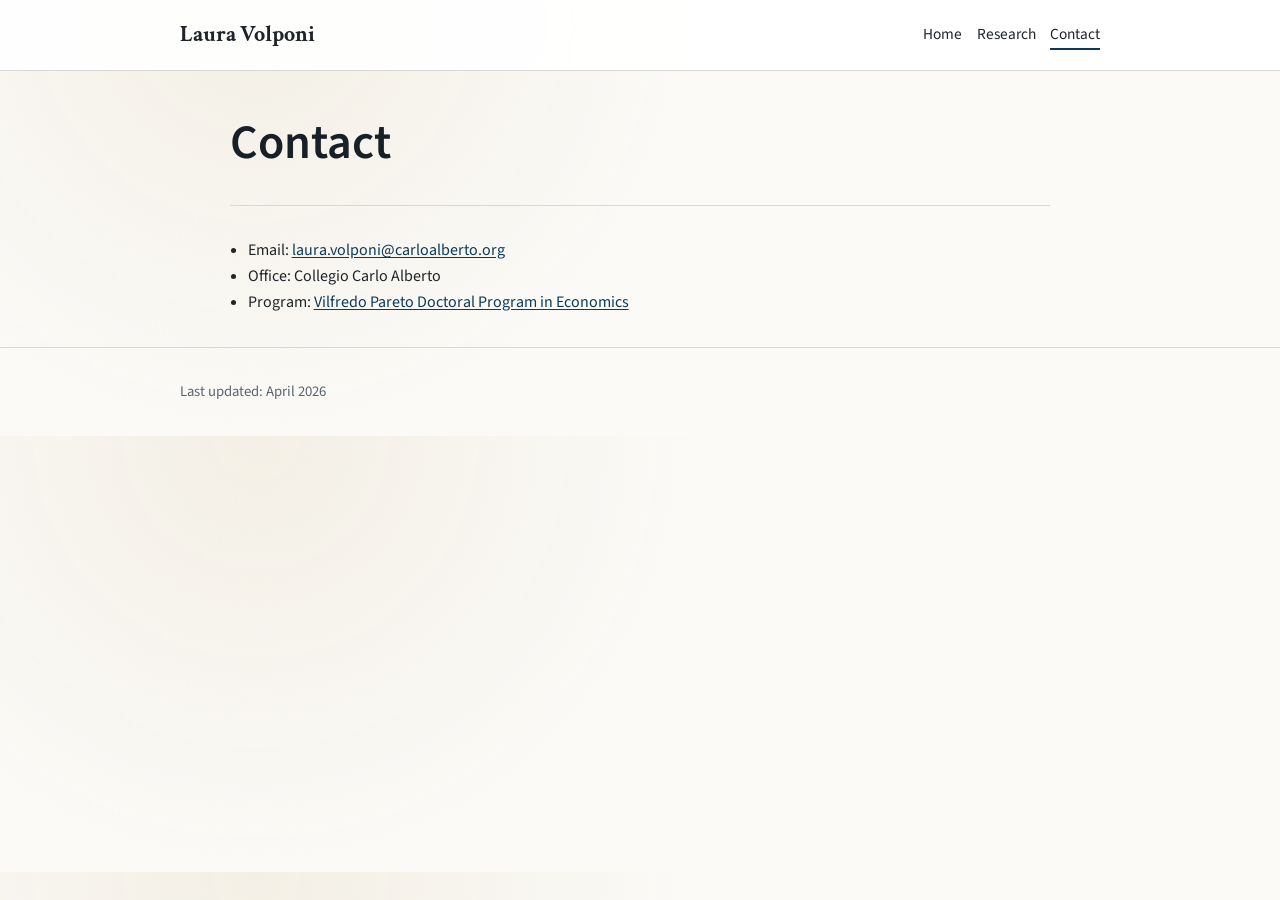
==== contact.html @ 2f5d96a7 "Unify fonts to sans-serif, remove teaching section, add CV to home page" ====
<!doctype html>
<html lang="en">
  <head>
    <meta charset="UTF-8" />
    <meta name="viewport" content="width=device-width, initial-scale=1.0" />
    <title>Contact | Laura Volponi</title>
    <meta name="description" content="Contact details for Laura Volponi." />
    <link rel="preconnect" href="https://fonts.googleapis.com" />
    <link rel="preconnect" href="https://fonts.gstatic.com" crossorigin />
    <link
      href="https://fonts.googleapis.com/css2?family=Crimson+Text:wght@400;600;700&family=Source+Sans+3:wght@400;500;600&display=swap"
      rel="stylesheet"
    />
    <link rel="stylesheet" href="styles.css" />
  </head>
  <body>
    <header class="site-header">
      <div class="container header-inner">
        <div class="brand">
          <a href="index.html" aria-label="Home">Laura Volponi</a>
        </div>
        <nav aria-label="Main navigation">
          <ul class="nav-list">
            <li><a href="index.html">Home</a></li>
            <li><a href="research.html">Research</a></li>
            <li><a class="active" href="contact.html">Contact</a></li>
          </ul>
        </nav>
      </div>
    </header>

    <main class="container narrow">
      <section class="hero compact">
        <h1>Contact</h1>
      </section>

      <section>
        <ul class="meta-list">
          <li>Email: <a href="mailto:laura.volponi@carloalberto.org">laura.volponi@carloalberto.org</a></li>
          <li>Office: Collegio Carlo Alberto</li>
          <li>
            Program: <a href="https://www.phdpareto.carloalberto.org/" target="_blank" rel="noopener noreferrer">Vilfredo Pareto Doctoral Program in Economics</a>
          </li>
        </ul>
      </section>
    </main>

    <footer class="site-footer">
      <div class="container">
        <p>Last updated: April 2026</p>
      </div>
    </footer>
  </body>
</html>
---- styles.css ----
:root {
  --bg: #fbfaf7;
  --surface: #ffffff;
  --text: #1f2428;
  --muted: #5b646e;
  --line: #d8d8d8;
  --accent: #0b3a5b;
  --accent-soft: #eaf0f4;
}

* {
  box-sizing: border-box;
}

html,
body {
  margin: 0;
  padding: 0;
}

body {
  background: radial-gradient(circle at 20% 0%, #f3efe5 0, transparent 40%), var(--bg);
  color: var(--text);
  font-family: "Source Sans 3", Georgia, serif;
  line-height: 1.6;
}

h1,
h2,
h3 {
  color: #182027;
  font-family: "Source Sans 3", sans-serif;
  font-weight: 600;
  margin-top: 0;
}

a {
  color: var(--accent);
  text-underline-offset: 2px;
}

.container {
  margin: 0 auto;
  max-width: 960px;
  padding: 0 1.25rem;
}

.narrow {
  max-width: 860px;
}

.site-header {
  background: rgba(255, 255, 255, 0.9);
  backdrop-filter: blur(4px);
  border-bottom: 1px solid var(--line);
  position: sticky;
  top: 0;
  z-index: 10;
}

.header-inner {
  align-items: center;
  display: flex;
  justify-content: space-between;
  min-height: 70px;
}

.brand a {
  color: var(--text);
  font-family: "Crimson Text", serif;
  font-size: 1.4rem;
  font-weight: 700;
  text-decoration: none;
}

.nav-list {
  display: flex;
  gap: 0.9rem;
  list-style: none;
  margin: 0;
  padding: 0;
}

.nav-list a {
  border-bottom: 2px solid transparent;
  color: var(--text);
  font-size: 0.96rem;
  padding-bottom: 0.15rem;
  text-decoration: none;
}

.nav-list a.active,
.nav-list a:hover {
  border-bottom-color: var(--accent);
}

.hero {
  animation: fadeSlide 0.45s ease-out;
  border-bottom: 1px solid var(--line);
  margin-bottom: 2rem;
  padding: 3rem 0 1.25rem;
}

.hero.compact {
  padding-top: 2.1rem;
}

.kicker {
  color: var(--muted);
  font-size: 0.95rem;
  letter-spacing: 0.04em;
  margin-bottom: 0.25rem;
  text-transform: uppercase;
}

.hero h1 {
  font-size: clamp(2rem, 5vw, 3rem);
  margin-bottom: 0.25rem;
}

.subtitle {
  color: var(--muted);
  margin-top: 0;
}

.grid-two {
  display: grid;
  gap: 1.3rem;
  grid-template-columns: 1fr 1fr;
}

section {
  margin-bottom: 2rem;
}

.meta-list,
.plain-list,
.timeline,
.pub-list {
  margin: 0;
  padding-left: 1.1rem;
}

.timeline li {
  margin-bottom: 0.45rem;
}

.year {
  color: var(--muted);
  display: inline-block;
  min-width: 9rem;
}

.paper-title {
  font-weight: 600;
  margin-bottom: 0.15rem;
}

.button {
  background: var(--accent);
  border: 1px solid var(--accent);
  border-radius: 4px;
  color: #fff;
  display: inline-block;
  margin-right: 0.5rem;
  margin-top: 0.4rem;
  padding: 0.5rem 0.85rem;
  text-decoration: none;
}

.button.secondary {
  background: var(--accent-soft);
  color: #12293b;
}

.pdf-frame-wrap {
  background: var(--surface);
  border: 1px solid var(--line);
  border-radius: 6px;
  padding: 0.4rem;
}

.site-footer {
  border-top: 1px solid var(--line);
  color: var(--muted);
  font-size: 0.92rem;
  margin-top: 2rem;
  padding: 1.1rem 0;
}

@media (max-width: 860px) {
  .header-inner {
    align-items: flex-start;
    flex-direction: column;
    gap: 0.6rem;
    padding: 0.7rem 0;
  }

  .grid-two {
    grid-template-columns: 1fr;
  }

  .year {
    display: block;
    min-width: auto;
  }
}

@keyframes fadeSlide {
  from {
    opacity: 0;
    transform: translateY(8px);
  }

  to {
    opacity: 1;
    transform: translateY(0);
  }
}
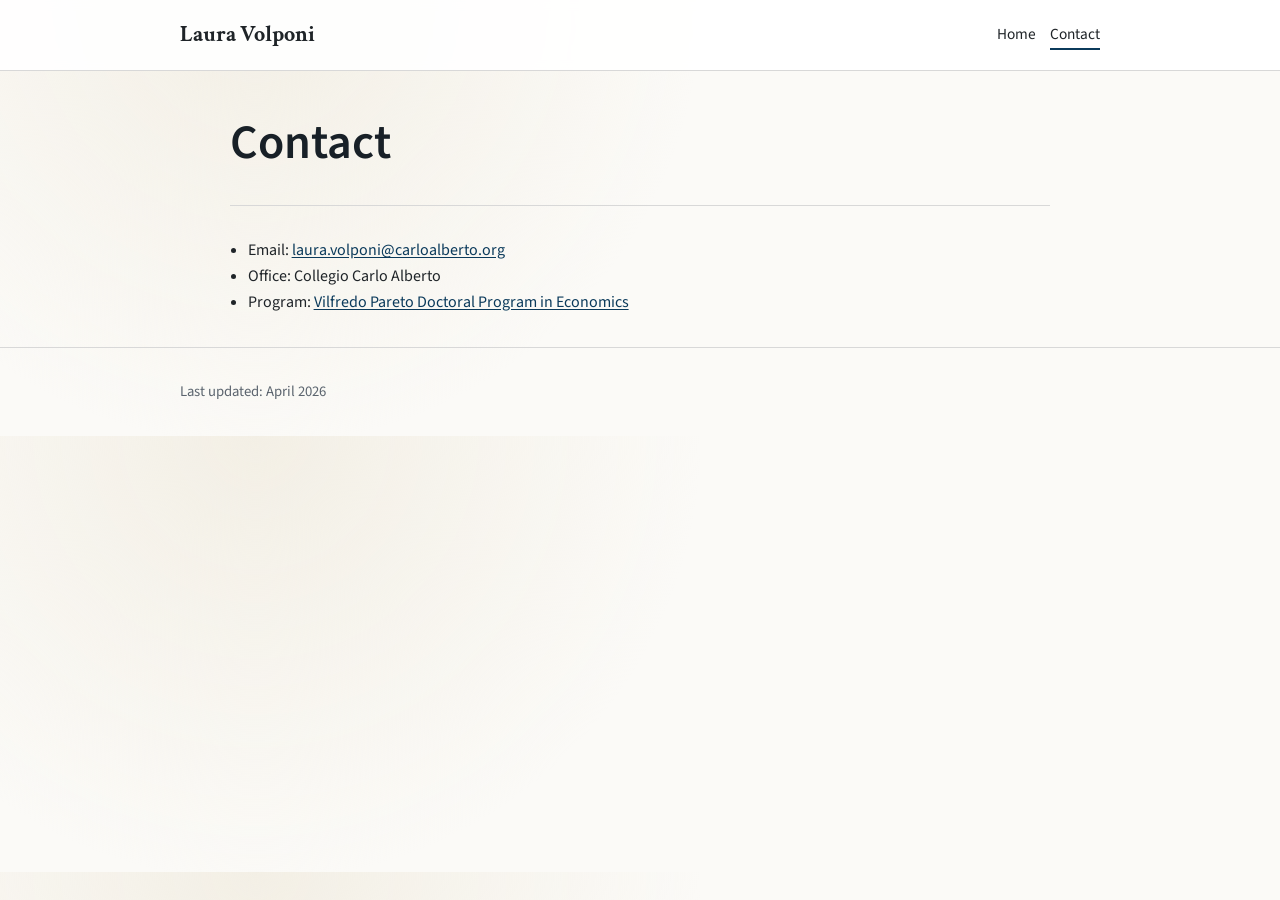
==== commit 75818a3a: "Remove research section and add personal image placeholder" ====
--- a/contact.html
+++ b/contact.html
@@ -22,7 +22,6 @@
         <nav aria-label="Main navigation">
           <ul class="nav-list">
             <li><a href="index.html">Home</a></li>
-            <li><a href="research.html">Research</a></li>
             <li><a class="active" href="contact.html">Contact</a></li>
           </ul>
         </nav>
@@ -36,7 +35,7 @@
 
       <section>
         <ul class="meta-list">
-          <li>Email: <a href="mailto:laura.volponi@carloalberto.org">laura.volponi@carloalberto.org</a></li>
+          <li>Email: <a href="mailto:laura.volponi [@] carloalberto.org">laura.volponi@carloalberto.org</a></li>
           <li>Office: Collegio Carlo Alberto</li>
           <li>
             Program: <a href="https://www.phdpareto.carloalberto.org/" target="_blank" rel="noopener noreferrer">Vilfredo Pareto Doctoral Program in Economics</a>
--- a/styles.css
+++ b/styles.css
@@ -173,6 +173,25 @@
   color: #12293b;
 }
 
+.photo-placeholder {
+  align-items: center;
+  background: repeating-linear-gradient(
+    -45deg,
+    #f0f3f6,
+    #f0f3f6 12px,
+    #e4e9ef 12px,
+    #e4e9ef 24px
+  );
+  border: 1px dashed #9aa8b6;
+  border-radius: 8px;
+  color: #2f4a60;
+  display: flex;
+  font-weight: 600;
+  justify-content: center;
+  min-height: 250px;
+  width: 100%;
+}
+
 .pdf-frame-wrap {
   background: var(--surface);
   border: 1px solid var(--line);
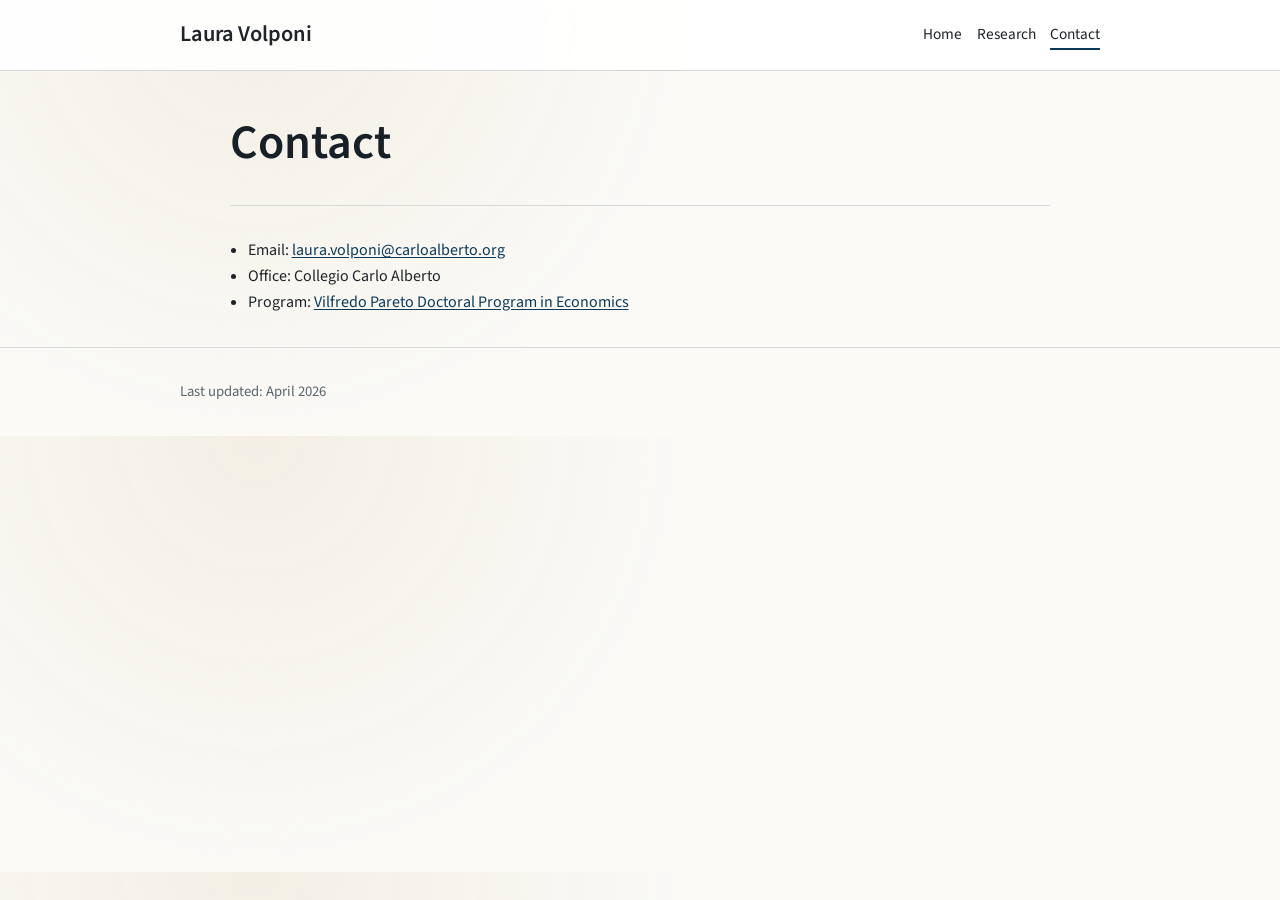
==== commit ab84f916: "Update CV button, restore research nav, add research entries and collaborator links" ====
--- a/contact.html
+++ b/contact.html
@@ -22,6 +22,7 @@
         <nav aria-label="Main navigation">
           <ul class="nav-list">
             <li><a href="index.html">Home</a></li>
+            <li><a href="research.html">Research</a></li>
             <li><a class="active" href="contact.html">Contact</a></li>
           </ul>
         </nav>
--- a/styles.css
+++ b/styles.css
@@ -67,9 +67,9 @@
 
 .brand a {
   color: var(--text);
-  font-family: "Crimson Text", serif;
+  font-family: "Source Sans 3", sans-serif;
   font-size: 1.4rem;
-  font-weight: 700;
+  font-weight: 600;
   text-decoration: none;
 }
 
@@ -123,10 +123,45 @@
   margin-top: 0;
 }
 
+.subtitle-small {
+  font-size: 0.92rem;
+  margin-bottom: 1rem;
+}
+
+.welcome-title {
+  color: #0b3a5b;
+  font-size: clamp(2rem, 4.4vw, 2.8rem);
+  margin-bottom: 0.75rem;
+}
+
 .grid-two {
   display: grid;
   gap: 1.3rem;
   grid-template-columns: 1fr 1fr;
+}
+
+.intro-layout {
+  align-items: start;
+  animation: fadeSlide 0.45s ease-out;
+  border-bottom: 1px solid var(--line);
+  display: grid;
+  gap: 1.5rem;
+  grid-template-columns: 220px 1fr;
+  margin-bottom: 2rem;
+  padding: 2.2rem 0 1.4rem;
+}
+
+.photo-card {
+  border: 1px solid var(--line);
+  border-radius: 8px;
+  height: 220px;
+  overflow: hidden;
+  width: 220px;
+}
+
+.intro-content h1 {
+  font-size: clamp(2rem, 5vw, 3rem);
+  margin-bottom: 0.25rem;
 }
 
 section {
@@ -189,6 +224,14 @@
   font-weight: 600;
   justify-content: center;
   min-height: 250px;
+  overflow: hidden;
+  width: 100%;
+}
+
+.profile-image {
+  display: block;
+  height: 100%;
+  object-fit: cover;
   width: 100%;
 }
 
@@ -215,8 +258,14 @@
     padding: 0.7rem 0;
   }
 
-  .grid-two {
+  .grid-two,
+  .intro-layout {
     grid-template-columns: 1fr;
+  }
+
+  .photo-card {
+    height: 180px;
+    width: 180px;
   }
 
   .year {
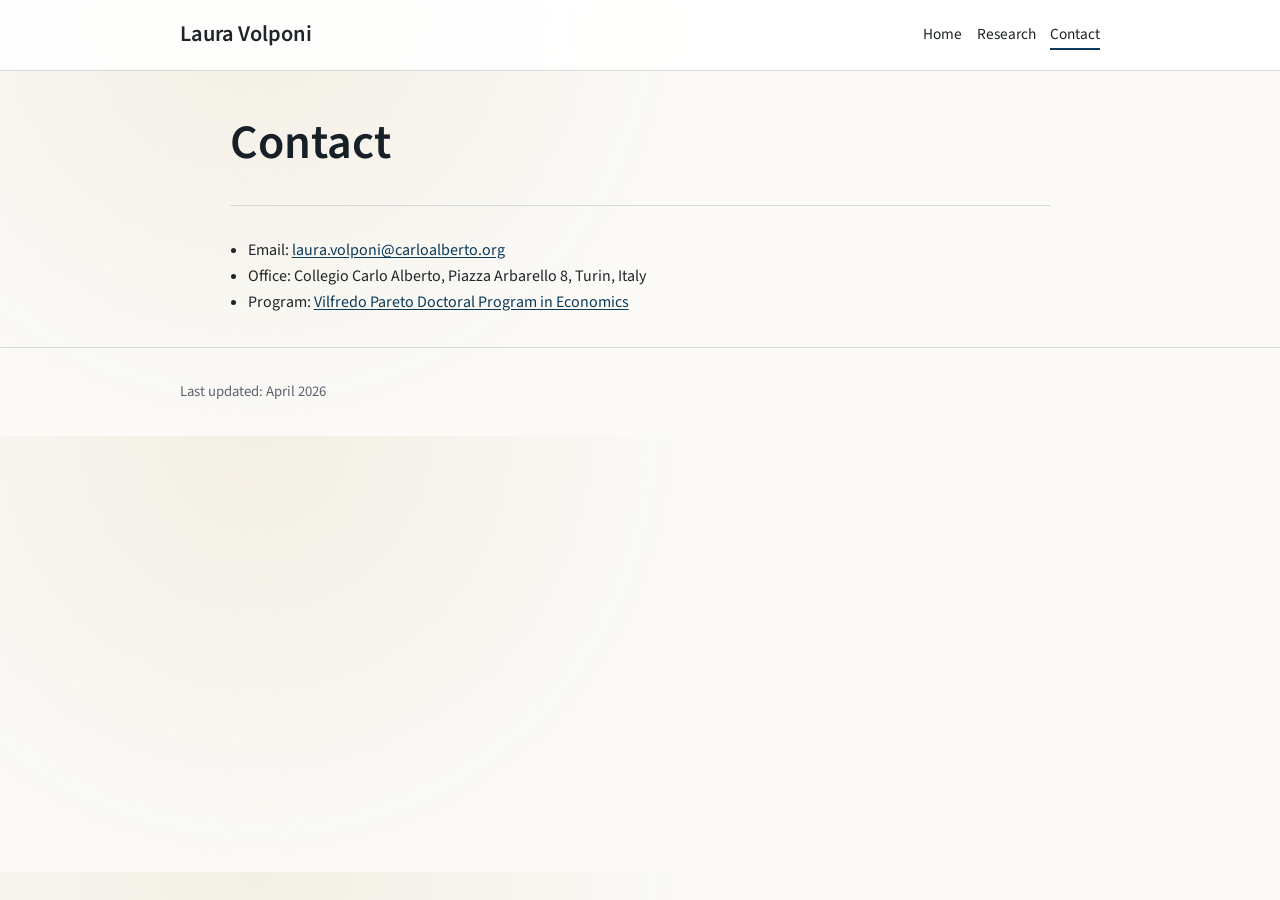
==== commit 49a2aac7: "Update research and contact details" ====
--- a/contact.html
+++ b/contact.html
@@ -37,7 +37,7 @@
       <section>
         <ul class="meta-list">
           <li>Email: <a href="mailto:laura.volponi [@] carloalberto.org">laura.volponi@carloalberto.org</a></li>
-          <li>Office: Collegio Carlo Alberto</li>
+          <li>Office: Collegio Carlo Alberto, Piazza Arbarello 8, Turin, Italy</li>
           <li>
             Program: <a href="https://www.phdpareto.carloalberto.org/" target="_blank" rel="noopener noreferrer">Vilfredo Pareto Doctoral Program in Economics</a>
           </li>
--- a/styles.css
+++ b/styles.css
@@ -130,7 +130,7 @@
 
 .welcome-title {
   color: #0b3a5b;
-  font-size: clamp(2rem, 4.4vw, 2.8rem);
+  font-size: clamp(2rem, 4.4vw, 1.8rem);
   margin-bottom: 0.75rem;
 }
 
@@ -153,12 +153,23 @@
 
 .photo-card {
   border: 1px solid var(--line);
-  border-radius: 8px;
+  border-radius: 50%;
   height: 220px;
   overflow: hidden;
   width: 220px;
 }
 
+.cv-inline {
+  align-items: center;
+  display: flex;
+  flex-wrap: wrap;
+  gap: 0.75rem;
+}
+
+.cv-inline h2 {
+  margin-bottom: 0;
+}
+
 .intro-content h1 {
   font-size: clamp(2rem, 5vw, 3rem);
   margin-bottom: 0.25rem;
@@ -166,6 +177,11 @@
 
 section {
   margin-bottom: 2rem;
+}
+
+.section-smaller h2 {
+  font-size: 1.15rem;
+  margin-bottom: 0.7rem;
 }
 
 .meta-list,
@@ -189,6 +205,20 @@
 .paper-title {
   font-weight: 600;
   margin-bottom: 0.15rem;
+}
+
+.project-list {
+  font-size: 0.96rem;
+}
+
+.project-item {
+  margin: 0 0 0.5rem;
+}
+
+.project-title {
+  color: var(--accent);
+  text-decoration: underline;
+  text-underline-offset: 2px;
 }
 
 .button {
@@ -198,7 +228,7 @@
   color: #fff;
   display: inline-block;
   margin-right: 0.5rem;
-  margin-top: 0.4rem;
+  margin-top: 0;
   padding: 0.5rem 0.85rem;
   text-decoration: none;
 }
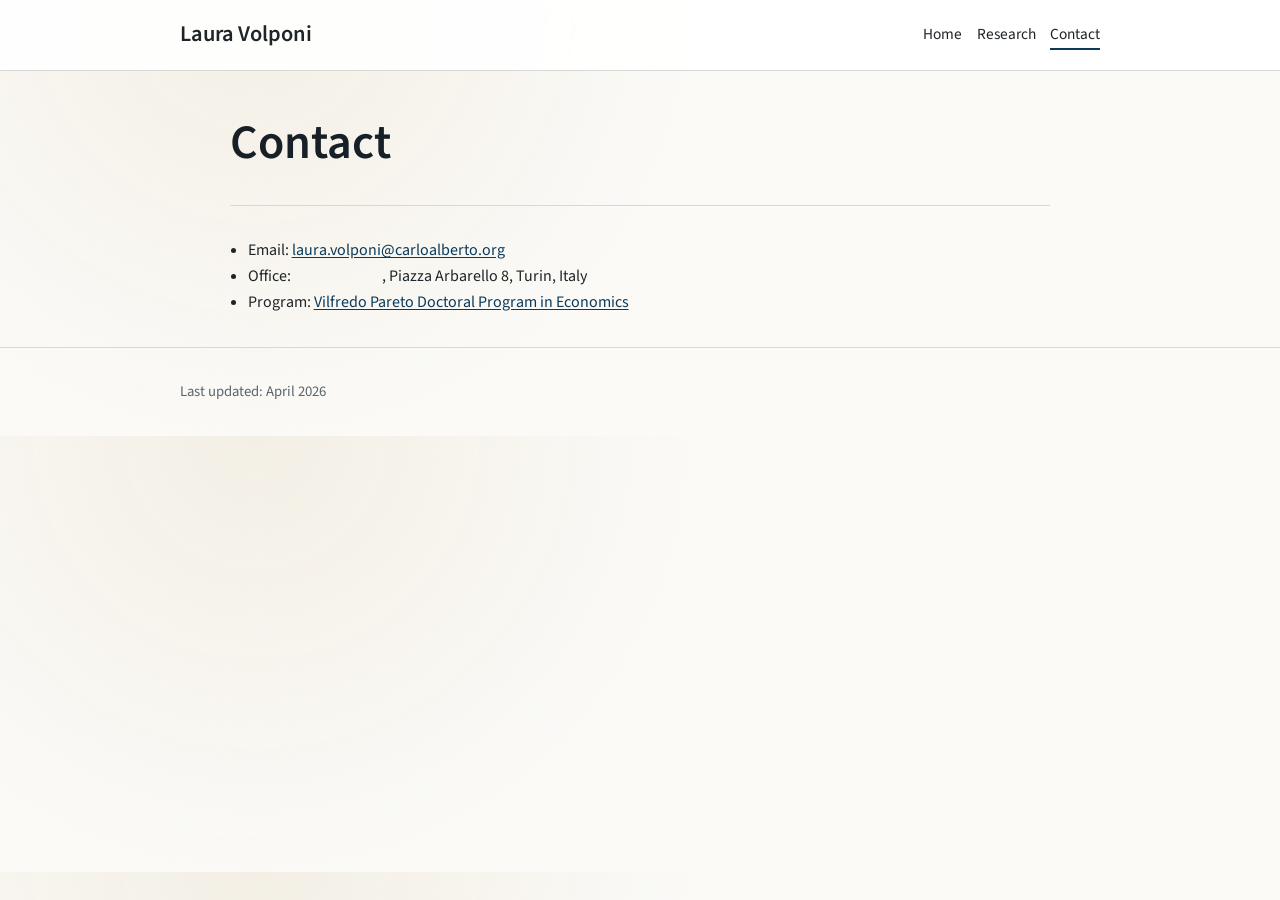
==== commit f950a925: "Blank out names in research and contact" ====
--- a/contact.html
+++ b/contact.html
@@ -37,7 +37,7 @@
       <section>
         <ul class="meta-list">
           <li>Email: <a href="mailto:laura.volponi [@] carloalberto.org">laura.volponi@carloalberto.org</a></li>
-          <li>Office: Collegio Carlo Alberto, Piazza Arbarello 8, Turin, Italy</li>
+          <li>Office: <span class="blank-name" aria-hidden="true"></span>, Piazza Arbarello 8, Turin, Italy</li>
           <li>
             Program: <a href="https://www.phdpareto.carloalberto.org/" target="_blank" rel="noopener noreferrer">Vilfredo Pareto Doctoral Program in Economics</a>
           </li>
--- a/styles.css
+++ b/styles.css
@@ -184,6 +184,10 @@
   margin-bottom: 0.7rem;
 }
 
+.research-gap {
+  margin-bottom: 3rem;
+}
+
 .meta-list,
 .plain-list,
 .timeline,
@@ -217,8 +221,13 @@
 
 .project-title {
   color: var(--accent);
-  text-decoration: underline;
-  text-underline-offset: 2px;
+  font-weight: 700;
+  text-decoration: none;
+}
+
+.blank-name {
+  display: inline-block;
+  min-width: 11ch;
 }
 
 .button {
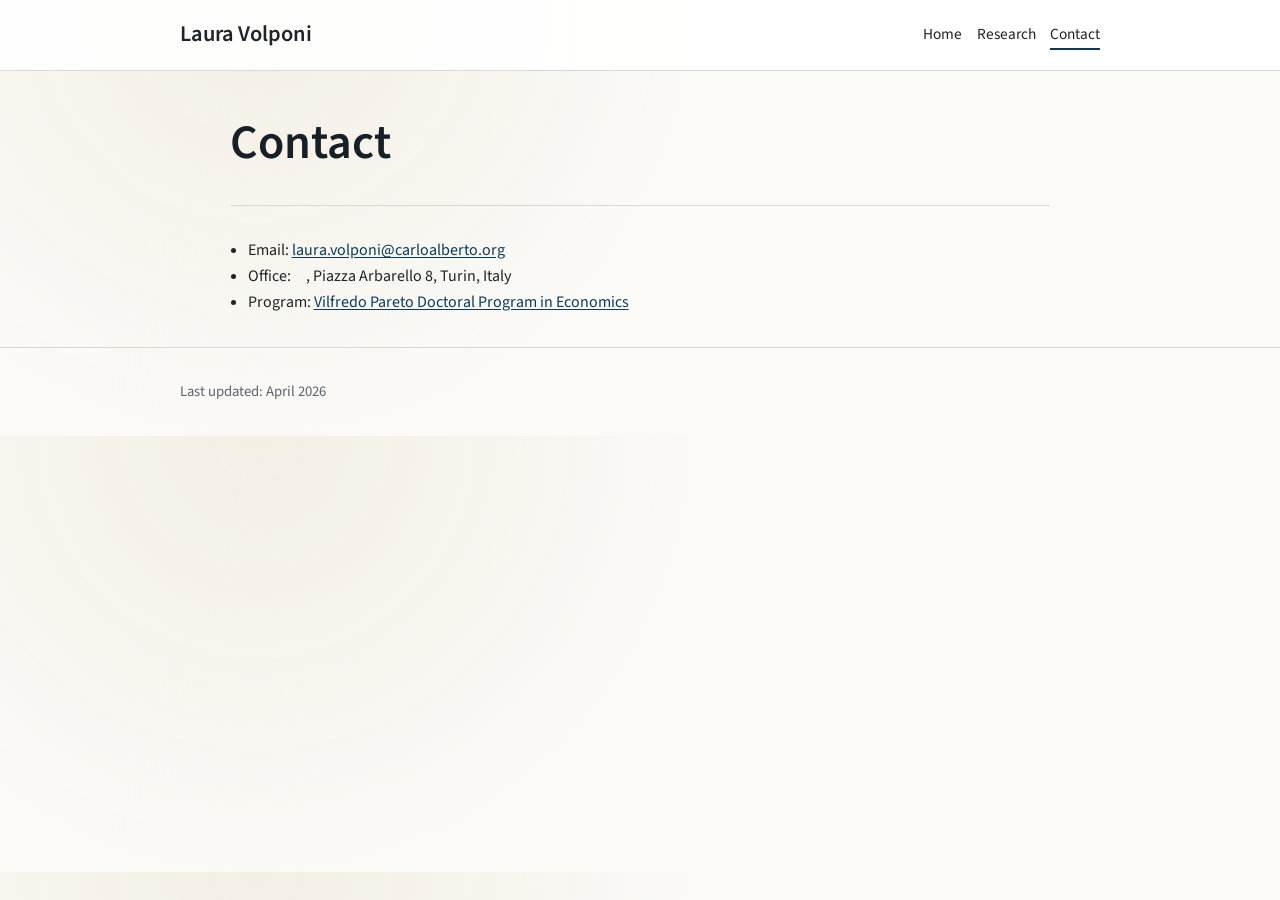
==== commit 91eff31b: "Tidy blank name placeholders" ====
--- a/contact.html
+++ b/contact.html
@@ -37,7 +37,7 @@
       <section>
         <ul class="meta-list">
           <li>Email: <a href="mailto:laura.volponi [@] carloalberto.org">laura.volponi@carloalberto.org</a></li>
-          <li>Office: <span class="blank-name" aria-hidden="true"></span>, Piazza Arbarello 8, Turin, Italy</li>
+          <li>Office: <span class="name-gap" aria-hidden="true"></span>, Piazza Arbarello 8, Turin, Italy</li>
           <li>
             Program: <a href="https://www.phdpareto.carloalberto.org/" target="_blank" rel="noopener noreferrer">Vilfredo Pareto Doctoral Program in Economics</a>
           </li>
--- a/styles.css
+++ b/styles.css
@@ -225,9 +225,9 @@
   text-decoration: none;
 }
 
-.blank-name {
+.name-gap {
   display: inline-block;
-  min-width: 11ch;
+  width: 0.75em;
 }
 
 .button {
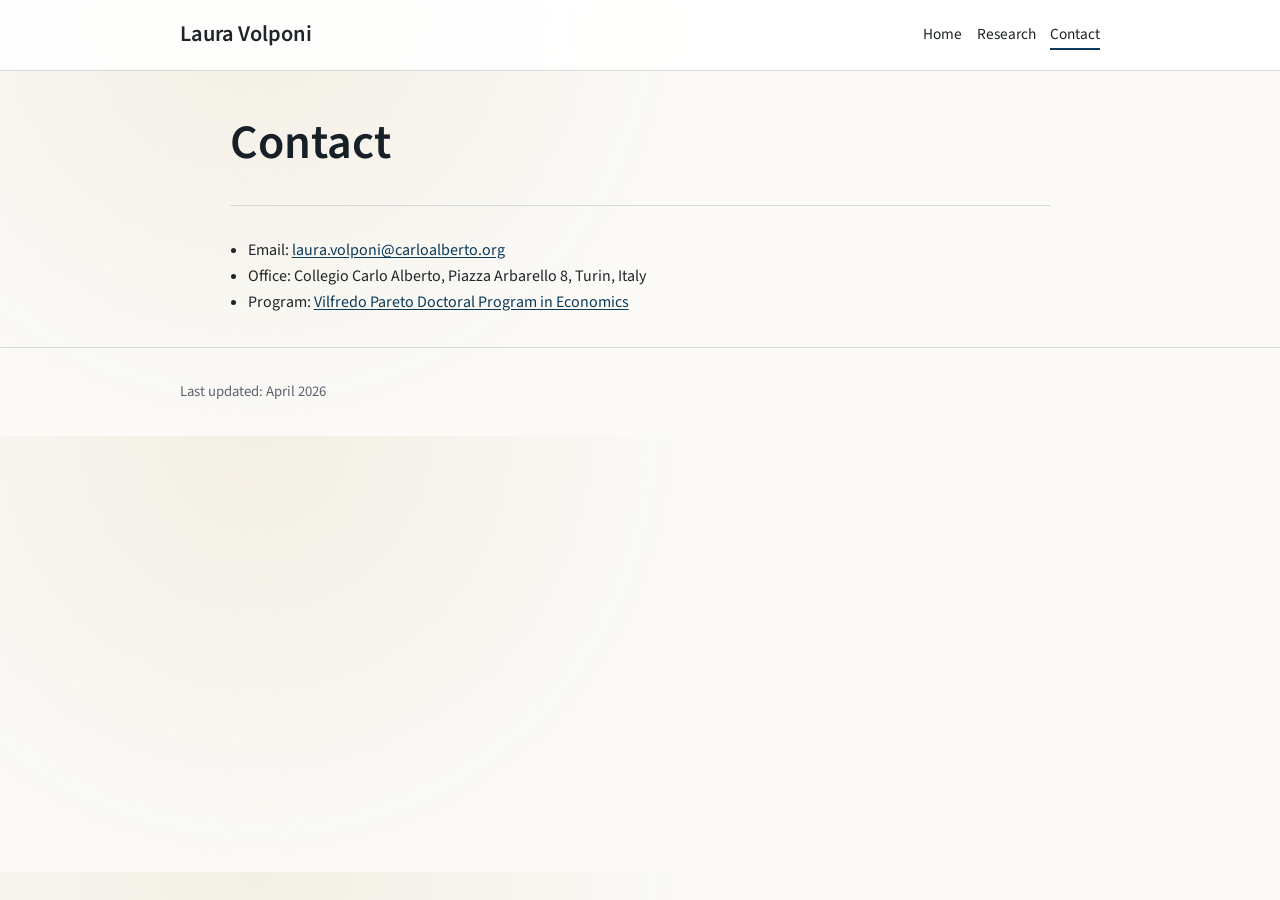
==== commit 5c4b337e: "Restore author links and names" ====
--- a/contact.html
+++ b/contact.html
@@ -37,7 +37,7 @@
       <section>
         <ul class="meta-list">
           <li>Email: <a href="mailto:laura.volponi [@] carloalberto.org">laura.volponi@carloalberto.org</a></li>
-          <li>Office: <span class="name-gap" aria-hidden="true"></span>, Piazza Arbarello 8, Turin, Italy</li>
+          <li>Office: Collegio Carlo Alberto, Piazza Arbarello 8, Turin, Italy</li>
           <li>
             Program: <a href="https://www.phdpareto.carloalberto.org/" target="_blank" rel="noopener noreferrer">Vilfredo Pareto Doctoral Program in Economics</a>
           </li>
--- a/styles.css
+++ b/styles.css
@@ -223,11 +223,6 @@
   color: var(--accent);
   font-weight: 700;
   text-decoration: none;
-}
-
-.name-gap {
-  display: inline-block;
-  width: 0.75em;
 }
 
 .button {
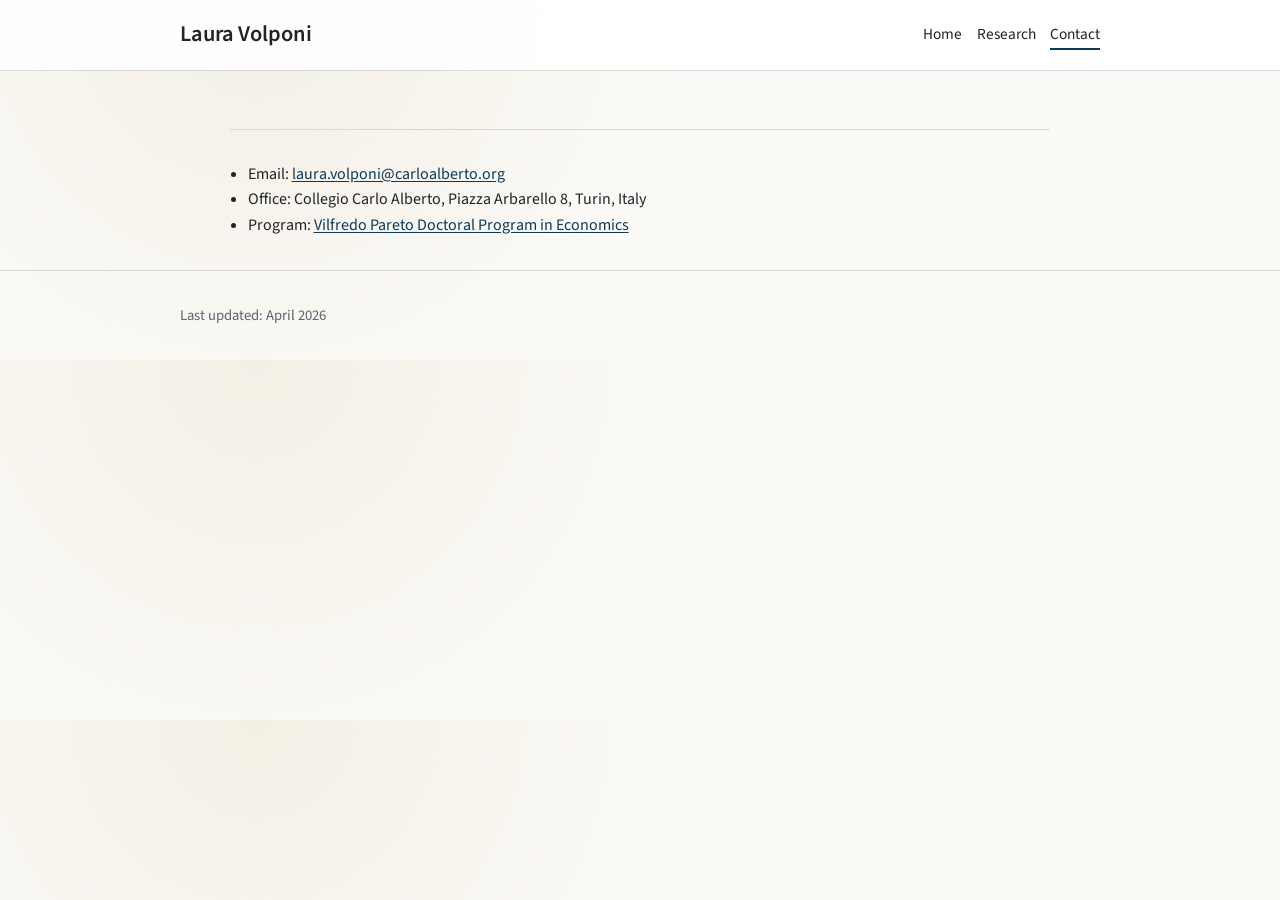
==== commit e0ac7be9: "Blank research and contact headings" ====
--- a/contact.html
+++ b/contact.html
@@ -31,7 +31,7 @@
 
     <main class="container narrow">
       <section class="hero compact">
-        <h1>Contact</h1>
+        <h1></h1>
       </section>
 
       <section>
